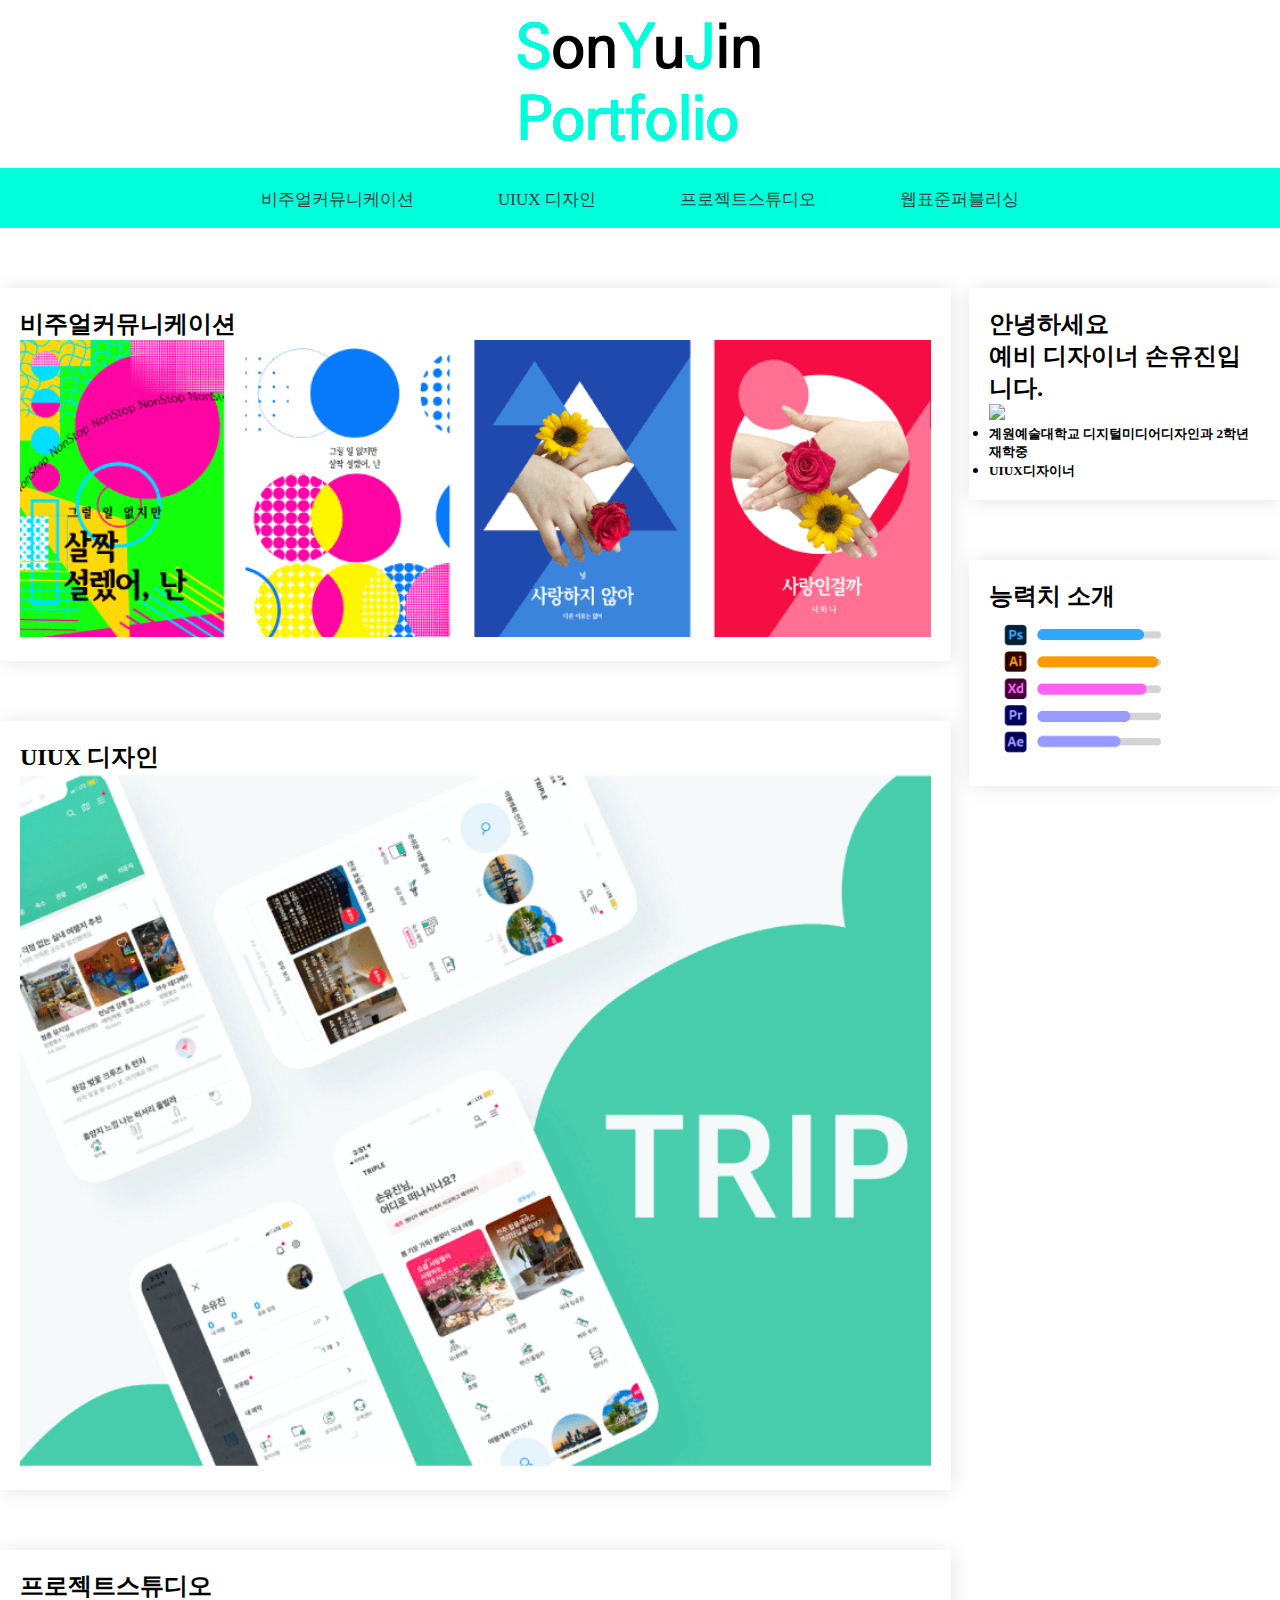
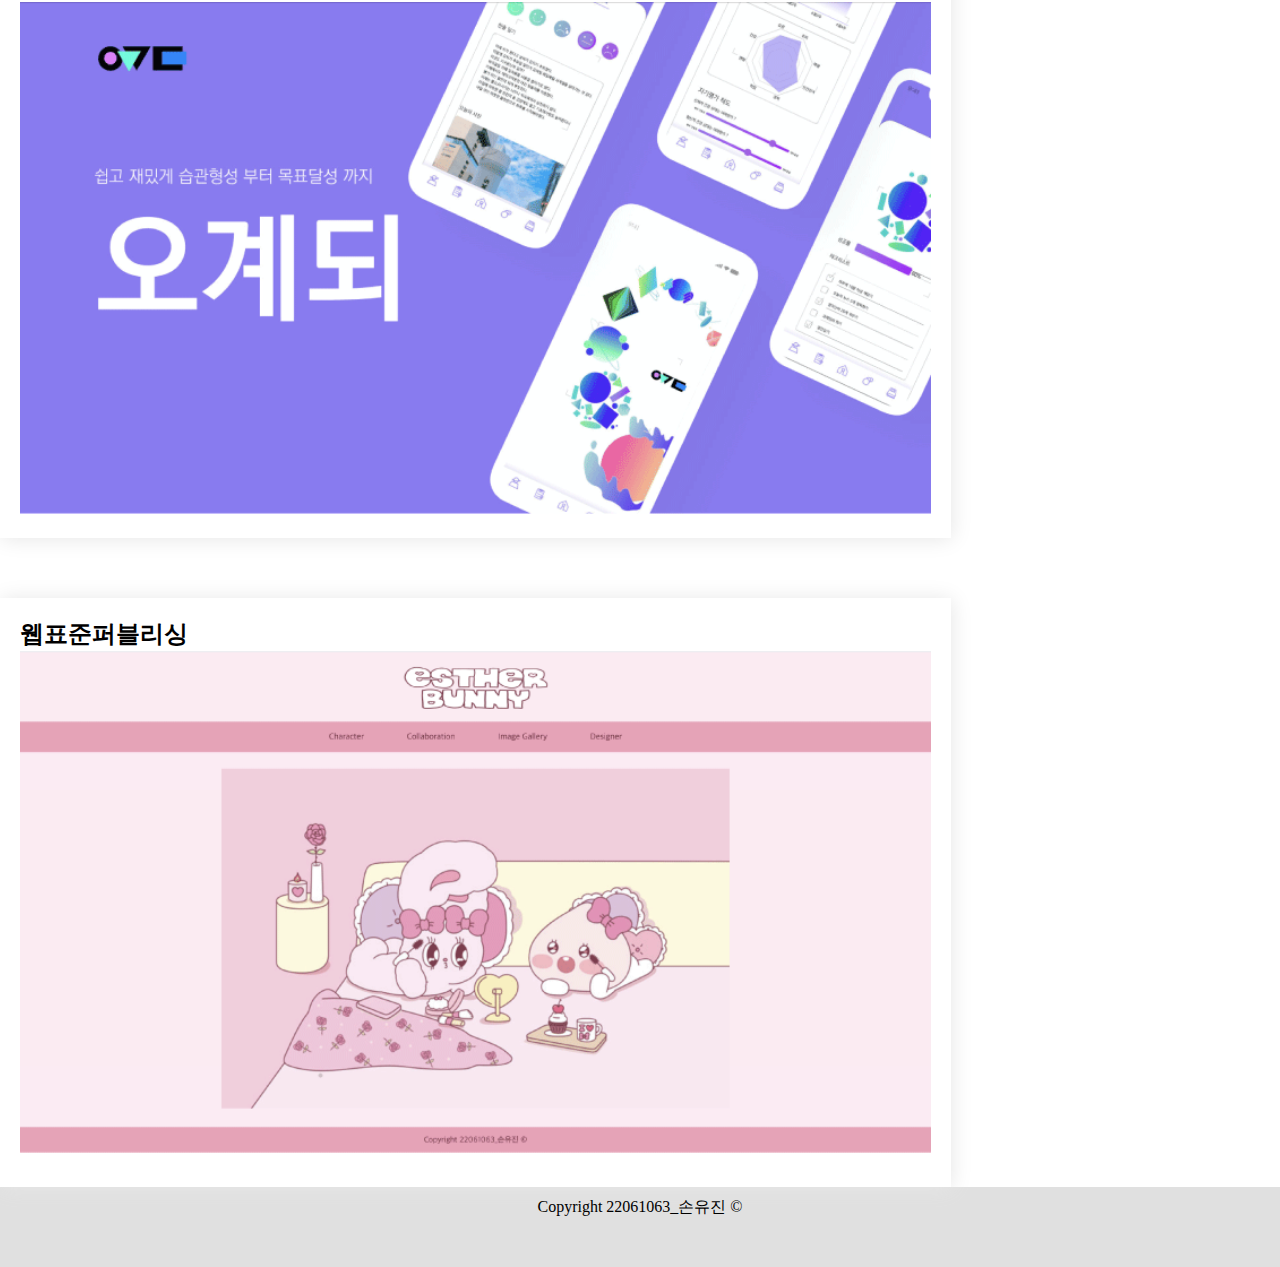
==== index.html @ 795000a0 "Add files via upload" ====
<!DOCTYPE html><!--22061063_손유진-->
<html lang="en" dir="ltr">
  <head>
    <meta charset="utf-8">
    <title></title>
    <link rel="stylesheet" type="text/css" href="css/main.css">

  </head>
  <body>
    <body>

  <div class="container">


  <header>
  <a href="index.html"><img src='img/logo.png' >
  </header>




  <ul id = 'menu'>

    <li class= 'item'><a href="vc.html"><span>비주얼커뮤니케이션</span></a></li>
    <li class= 'item'><a href="ud.html"><span>UIUX 디자인</span></a></li>
    <li class= 'item'><a href="ps.html"><span>프로젝트스튜디오</span></a></li>
    <li class= 'item'><a href="h.html"><span>웹표준퍼블리싱</span></a></li>


  </ul>


  <div class="leftcolumn">

      <div class="card">
        <a href="./vc.html"><h2>비주얼커뮤니케이션</h2></a>

        <img src="img/v1.png" width="100%">

      </div>
      <div class="card">
        <a href="./ud.html"><h2>UIUX 디자인</h2></a>

        <img src="img/u1.png" width="100%">

      </div>
      <div class="card">
        <a href="./ps.html"><h2>프로젝트스튜디오</h2></a>

        <img src="img/p1.png" width="100%">

      </div>
      <div class="card">
        <a href="./h.html"><h2>웹표준퍼블리싱</h2></a>

        <img src="img/h1.png" width="100%">

      </div>
    </div>

      <div class="rightcolumn">
        <div class="card">
          <h2>안녕하세요<br>예비 디자이너 손유진입니다.</h2>
          <img src="img/me.jpg" width="40%">
          <ul>
            <li><h5>계원예술대학교 디지털미디어디자인과 2학년 재학중</h5></li>
            <li><h5>UIUX디자이너</h5></li>

          </ul>
        </div>
        <div class="card">
          <h2>능력치 소개</h2>
          <img src="img/po.png" width="70%">

        </div></div>

    <footer>

          Copyright  22061063_손유진  &copy;</footer>
  </div>


      </body>
    </form>
  </html>

  </body>
</html>
---- css/main.css ----
div.container {
  width: 100%;

}



header{
  padding: 1em;
  color: #ffffff;
  background-color: #Ffffff;
  clear: left;
  text-align: center;


}

footer{

    height:60px;
    padding:10px;
    text-align:center;
    clear:both;
    background-color:#e0e0e0;

}



#menu{
height: 40px;

background-color: #00fedb;
text-align: center;
padding-top: 20px;
font-size: 17px;

text-decoration: none;



}
a { text-decoration:none }


#menu li{
display: inline;
}


span{
color: #3d3d3d;
}


.item{
margin: 0 40px 0 40px;
}




article{



  padding: inherit;
  background-color: #ffffff;
  padding: 2em;
  overflow: hidden;
  align: center;
  text-align: center;

}
.leftcolumn {
  float: left;
  width: 74.3%;
}


.rightcolumn {
  float: right;
  width: 24.3%;
  padding-left: 10px;

}

.card {
  background-color: white;
  padding: 20px;
  margin-top: 60px;
  box-shadow:1px 1px 20px #E6E6E6;
}
.card a {
  color:black;
  text-decoration: none;
}


*{
 padding: 0;
margin: 0;
}

.clear{
  clear: both;
}
@media screen and (max-width: 800px) {
  .leftcolumn, .rightcolumn {
    width: 100%;
    padding: 0;
  }
}
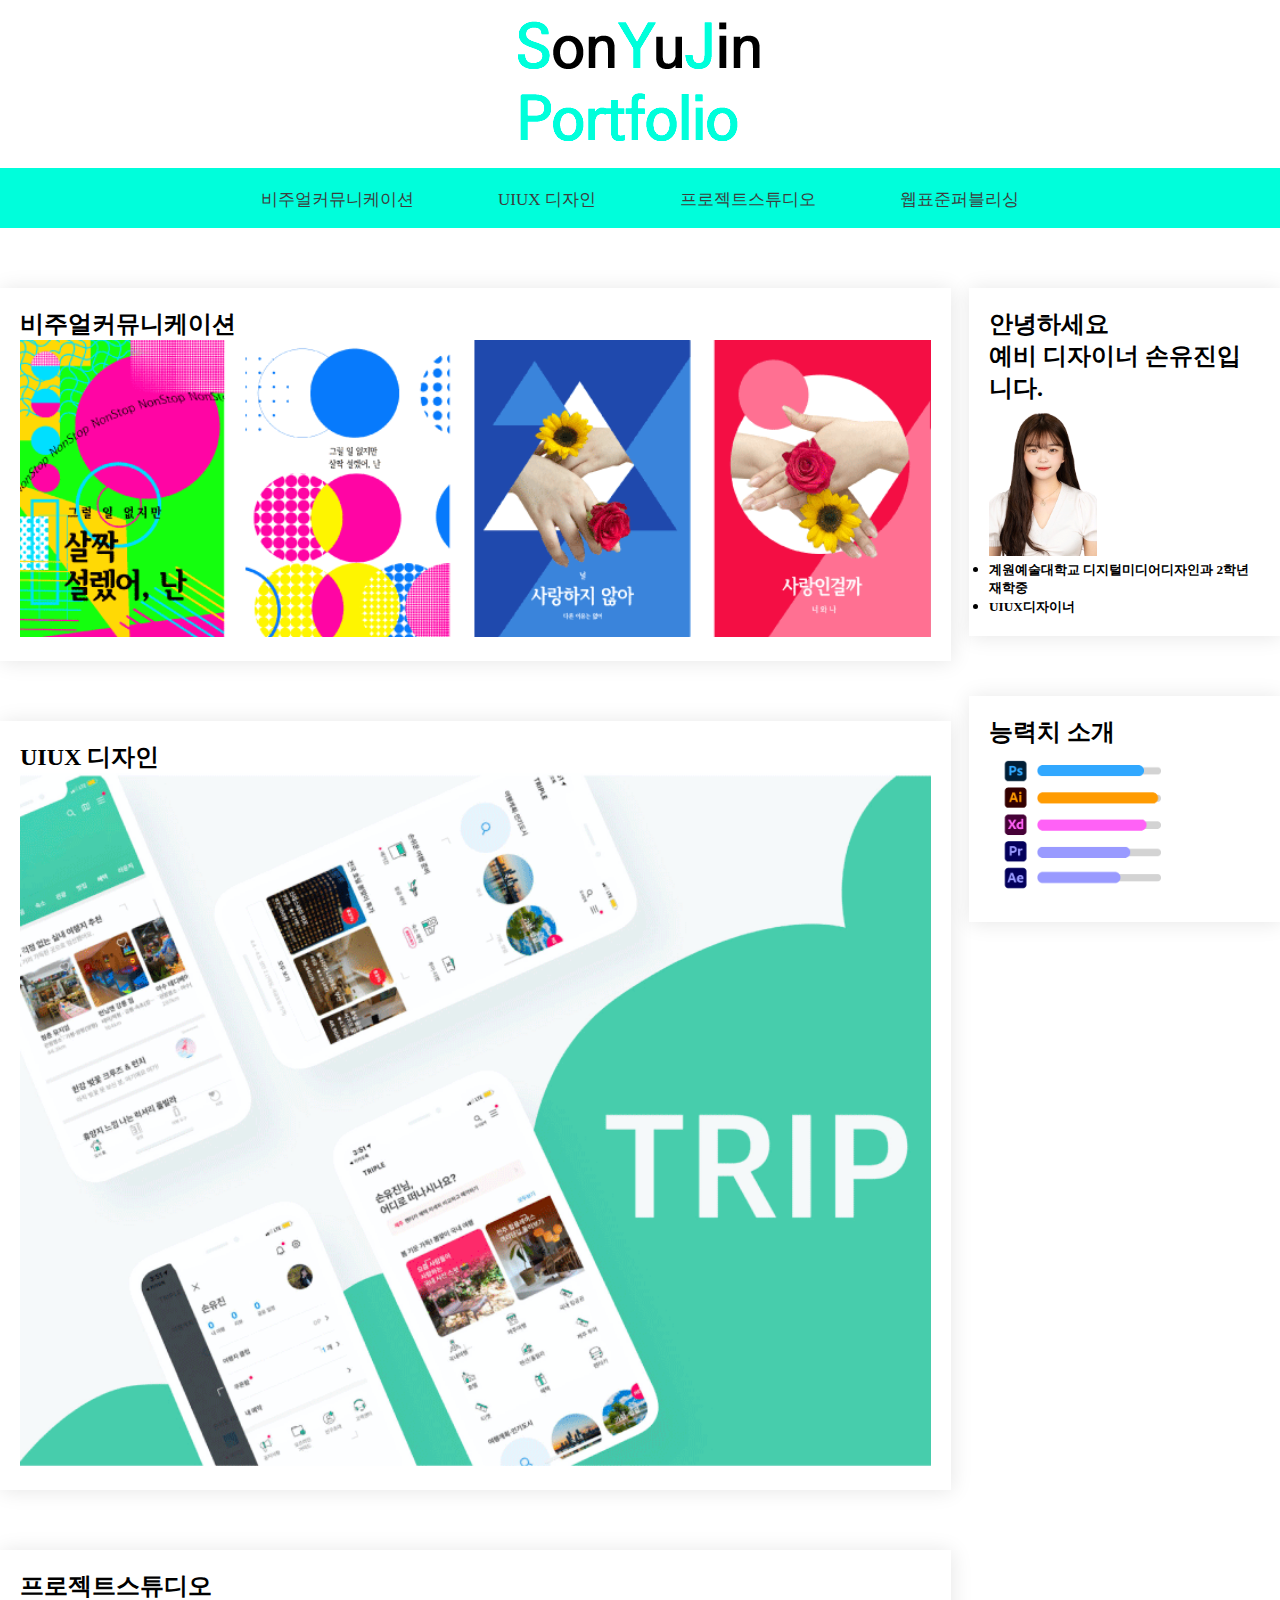
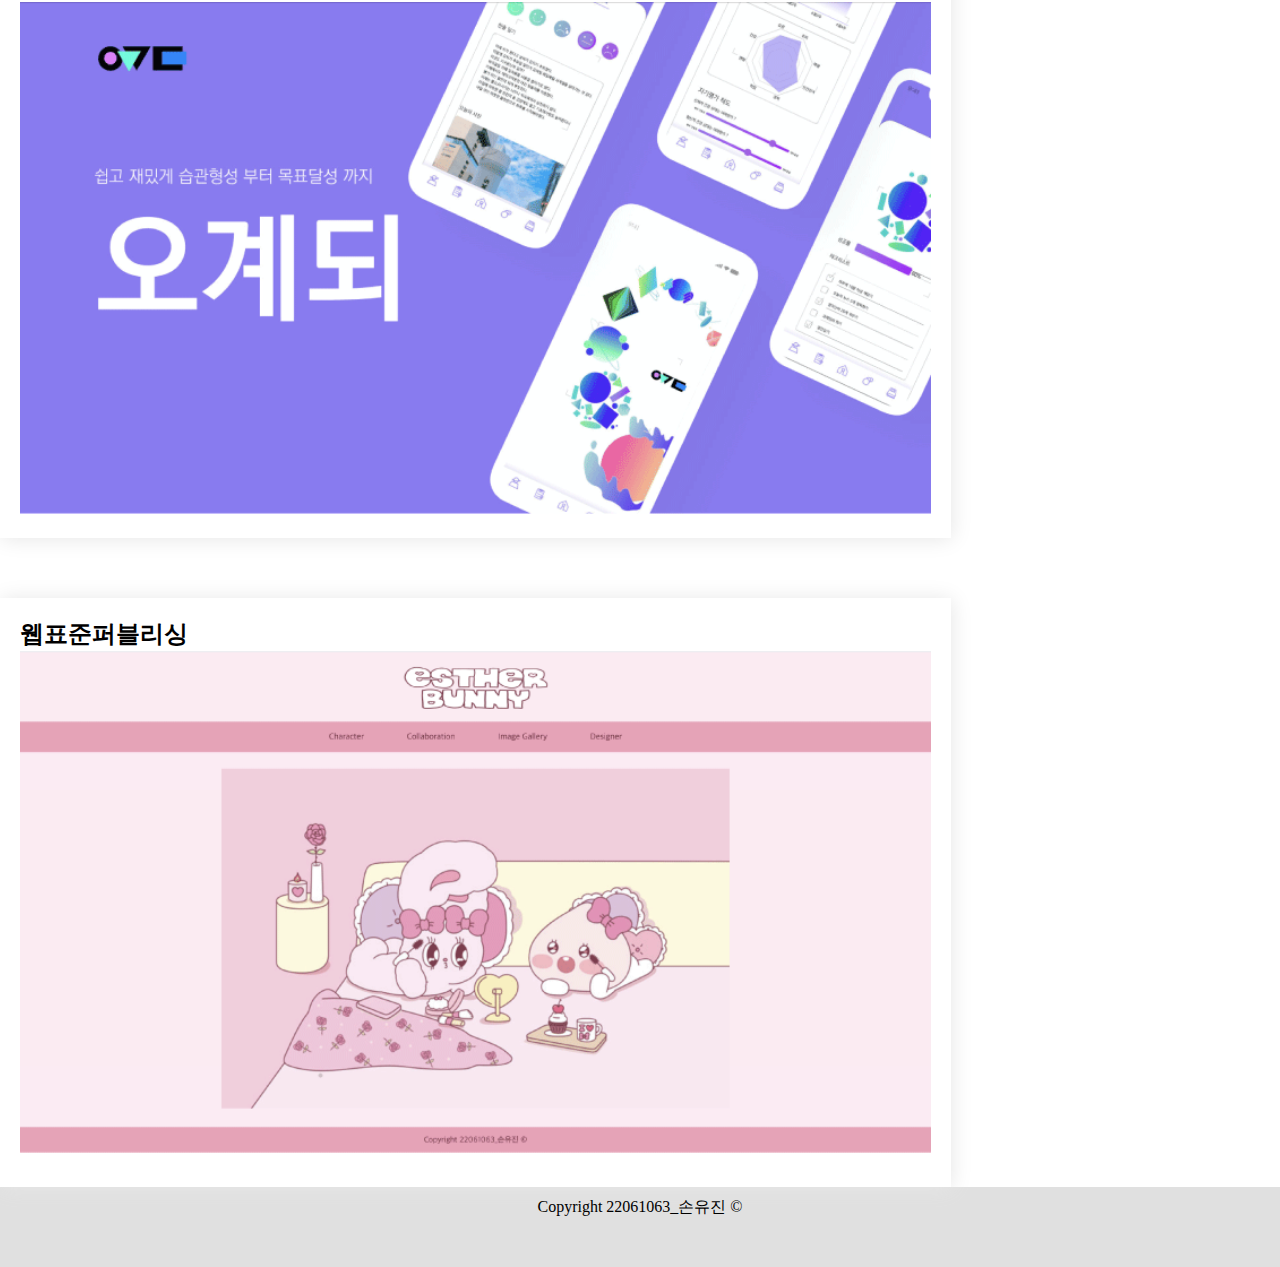
==== commit a2417377: "Update index.html" ====
--- a/index.html
+++ b/index.html
@@ -61,7 +61,7 @@
       <div class="rightcolumn">
         <div class="card">
           <h2>안녕하세요<br>예비 디자이너 손유진입니다.</h2>
-          <img src="img/me.jpg" width="40%">
+          <img src="me.png" width="40%">
           <ul>
             <li><h5>계원예술대학교 디지털미디어디자인과 2학년 재학중</h5></li>
             <li><h5>UIUX디자이너</h5></li>
